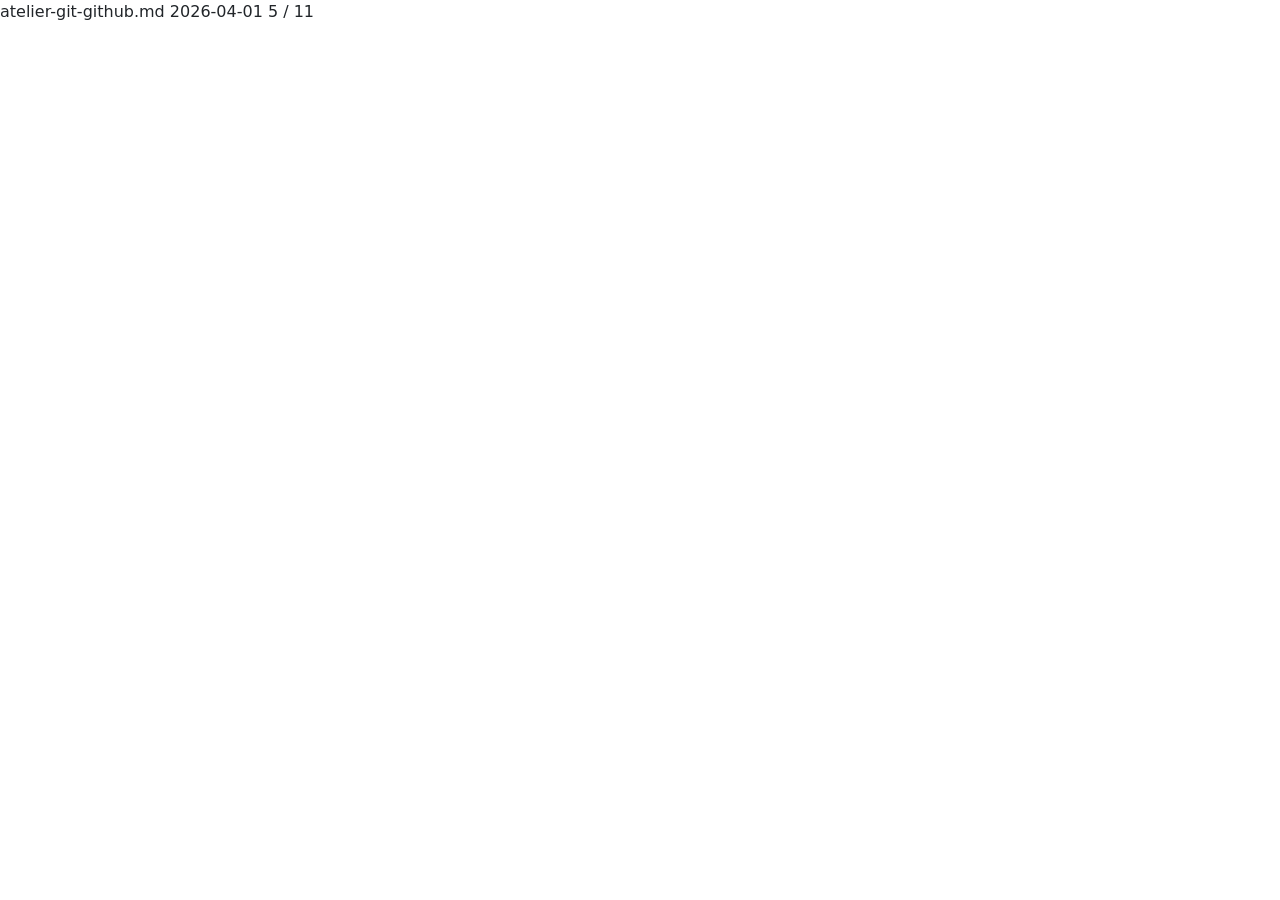
==== DIALLO_FILEMATOU_AfriTalent/about.html @ 3442431b "Init : création du dépôt, arborescence des fichiers et structure HTML de base" ====
<!DOCTYPE html>
<html lang="fr">
<head>
<meta charset="UTF-8">
<meta name="viewport" content="width=device-width, initial-scale=1.0">
<title>AfriTalent — about</title>
<!-- Bootstrap 5 via CDN : feuille de style -->
<link
href="https://cdn.jsdelivr.net/npm/bootstrap@5.3.0/dist/css/bootstrap.min.css"
rel="stylesheet">
<!-- Votre feuille de style personnelle -->
<link rel="stylesheet" href="css/style.css">
</head>
<body>
<!-- Le contenu de la page sera ajoute ici -->
<!-- Bootstrap 5 via CDN : script JavaScript -->
<script
src="https://cdn.jsdelivr.net/npm/bootstrap@5.3.0/dist/js/bootstrap.bundle.min.js"
></script>
<!-- Votre script JavaScript -->
<script src="js/main.js"></script>
atelier-git-github.md 2026-04-01
5 / 11
</body>
</html>
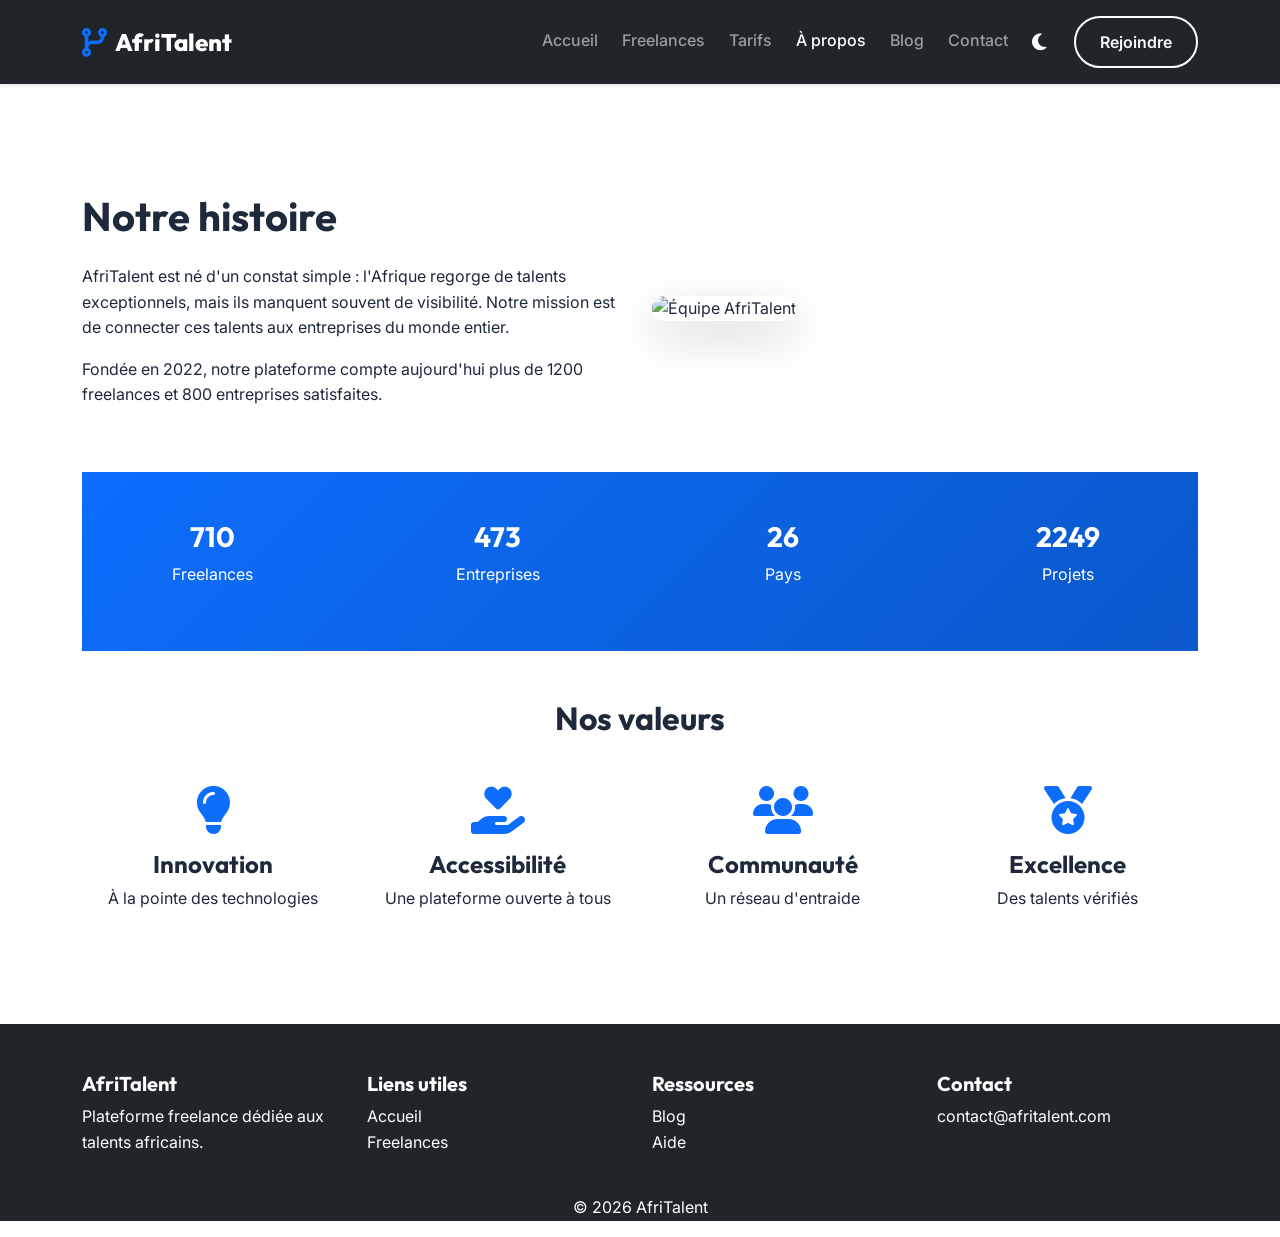
==== commit 9bdc0181: "HTML : structure complète des 5 pages avec sections et contenu texte" ====
--- a/DIALLO_FILEMATOU_AfriTalent/about.html
+++ b/DIALLO_FILEMATOU_AfriTalent/about.html
@@ -1,25 +1,150 @@
 <!DOCTYPE html>
 <html lang="fr">
 <head>
-<meta charset="UTF-8">
-<meta name="viewport" content="width=device-width, initial-scale=1.0">
-<title>AfriTalent — about</title>
-<!-- Bootstrap 5 via CDN : feuille de style -->
-<link
-href="https://cdn.jsdelivr.net/npm/bootstrap@5.3.0/dist/css/bootstrap.min.css"
-rel="stylesheet">
-<!-- Votre feuille de style personnelle -->
-<link rel="stylesheet" href="css/style.css">
+    <meta charset="UTF-8">
+    <meta name="viewport" content="width=device-width, initial-scale=1.0">
+    <title>AfriTalent — À propos</title>
+    <link href="https://cdn.jsdelivr.net/npm/bootstrap@5.3.0/dist/css/bootstrap.min.css" rel="stylesheet">
+    <link rel="stylesheet" href="https://cdnjs.cloudflare.com/ajax/libs/font-awesome/6.4.0/css/all.min.css">
+    <link rel="stylesheet" href="css/style.css">
 </head>
 <body>
-<!-- Le contenu de la page sera ajoute ici -->
-<!-- Bootstrap 5 via CDN : script JavaScript -->
-<script
-src="https://cdn.jsdelivr.net/npm/bootstrap@5.3.0/dist/js/bootstrap.bundle.min.js"
-></script>
-<!-- Votre script JavaScript -->
+
+<nav class="navbar navbar-expand-lg navbar-dark bg-dark fixed-top">
+    <div class="container">
+        <a class="navbar-brand" href="index.html">
+            <i class="fas fa-code-branch"></i>
+            AfriTalent
+        </a>
+        <button class="navbar-toggler" data-bs-toggle="collapse" data-bs-target="#navMenu">
+            <span class="navbar-toggler-icon"></span>
+        </button>
+        <div class="collapse navbar-collapse" id="navMenu">
+            <ul class="navbar-nav ms-auto">
+                <li class="nav-item"><a class="nav-link" href="index.html">Accueil</a></li>
+                <li class="nav-item"><a class="nav-link" href="freelances.html">Freelances</a></li>
+                <li class="nav-item"><a class="nav-link" href="tarifs.html">Tarifs</a></li>
+                <li class="nav-item"><a class="nav-link active" href="about.html">À propos</a></li>
+                <li class="nav-item"><a class="nav-link" href="#">Blog</a></li>
+                <li class="nav-item"><a class="nav-link" href="contact.html">Contact</a></li>
+            </ul>
+            <a href="#" class="btn btn-outline-light ms-3">Rejoindre</a>
+        </div>
+    </div>
+</nav>
+
+<main class="pt-5 mt-4">
+    <div class="container py-5">
+        <!-- Section Notre Histoire -->
+        <section class="mb-5">
+            <div class="row align-items-center">
+                <div class="col-lg-6">
+                    <h1 class="mb-4">Notre histoire</h1>
+                    <p>AfriTalent est né d'un constat simple : l'Afrique regorge de talents exceptionnels, mais ils manquent souvent de visibilité. Notre mission est de connecter ces talents aux entreprises du monde entier.</p>
+                    <p>Fondée en 2022, notre plateforme compte aujourd'hui plus de 1200 freelances et 800 entreprises satisfaites.</p>
+                </div>
+                <div class="col-lg-6">
+                    <img src="https://images.pexels.com/photos/3184418/pexels-photo-3184418.jpeg" alt="Équipe AfriTalent" class="img-fluid rounded-4 shadow-lg">
+                </div>
+            </div>
+        </section>
+
+        <!-- Section Chiffres clés -->
+        <section class="stats-section my-5 py-5">
+            <div class="row text-center">
+                <div class="col-md-3">
+                    <h3 class="counter" data-target="1200">0</h3>
+                    <p>Freelances</p>
+                </div>
+                <div class="col-md-3">
+                    <h3 class="counter" data-target="800">0</h3>
+                    <p>Entreprises</p>
+                </div>
+                <div class="col-md-3">
+                    <h3 class="counter" data-target="45">0</h3>
+                    <p>Pays</p>
+                </div>
+                <div class="col-md-3">
+                    <h3 class="counter" data-target="3800">0</h3>
+                    <p>Projets</p>
+                </div>
+            </div>
+        </section>
+
+        <!-- Section Nos valeurs -->
+        <section class="my-5">
+            <h2 class="text-center mb-5">Nos valeurs</h2>
+            <div class="row g-4">
+                <div class="col-md-3">
+                    <div class="text-center">
+                        <i class="fas fa-lightbulb fa-3x mb-3 text-primary"></i>
+                        <h4>Innovation</h4>
+                        <p>À la pointe des technologies</p>
+                    </div>
+                </div>
+                <div class="col-md-3">
+                    <div class="text-center">
+                        <i class="fas fa-hand-holding-heart fa-3x mb-3 text-primary"></i>
+                        <h4>Accessibilité</h4>
+                        <p>Une plateforme ouverte à tous</p>
+                    </div>
+                </div>
+                <div class="col-md-3">
+                    <div class="text-center">
+                        <i class="fas fa-users fa-3x mb-3 text-primary"></i>
+                        <h4>Communauté</h4>
+                        <p>Un réseau d'entraide</p>
+                    </div>
+                </div>
+                <div class="col-md-3">
+                    <div class="text-center">
+                        <i class="fas fa-medal fa-3x mb-3 text-primary"></i>
+                        <h4>Excellence</h4>
+                        <p>Des talents vérifiés</p>
+                    </div>
+                </div>
+            </div>
+        </section>
+    </div>
+</main>
+
+<footer class="bg-dark text-white pt-5">
+    <div class="container">
+        <div class="row">
+            <div class="col-md-3">
+                <h5>AfriTalent</h5>
+                <p>Plateforme freelance dédiée aux talents africains.</p>
+            </div>
+            <div class="col-md-3">
+                <h5>Liens utiles</h5>
+                <ul class="list-unstyled">
+                    <li><a href="index.html" class="text-white">Accueil</a></li>
+                    <li><a href="freelances.html" class="text-white">Freelances</a></li>
+                </ul>
+            </div>
+            <div class="col-md-3">
+                <h5>Ressources</h5>
+                <ul class="list-unstyled">
+                    <li><a href="#" class="text-white">Blog</a></li>
+                    <li><a href="#" class="text-white">Aide</a></li>
+                </ul>
+            </div>
+            <div class="col-md-3">
+                <h5>Contact</h5>
+                <p>contact@afritalent.com</p>
+            </div>
+        </div>
+        <div class="text-center mt-4">
+            <p>&copy; <span id="year"></span> AfriTalent</p>
+        </div>
+    </div>
+</footer>
+
+<button id="backToTop" class="back-to-top">
+    <i class="fas fa-arrow-up"></i>
+</button>
+
+<script src="https://cdn.jsdelivr.net/npm/bootstrap@5.3.0/dist/js/bootstrap.bundle.min.js"></script>
 <script src="js/main.js"></script>
-atelier-git-github.md 2026-04-01
-5 / 11
 </body>
 </html>
--- a/DIALLO_FILEMATOU_AfriTalent/css/style.css
+++ b/DIALLO_FILEMATOU_AfriTalent/css/style.css
@@ -0,0 +1,669 @@
+/* ============================================
+   IMPORT DES GOOGLE FONTS (2 polices)
+   ============================================ */
+@import url('https://fonts.googleapis.com/css2?family=Inter:opsz,wght@14..32,300;400;500;600;700;800&family=Outfit:wght@400;500;600;700;800;900&display=swap');
+
+/* ============================================
+   VARIABLES CSS (6+ variables)
+   ============================================ */
+:root {
+    /* Couleurs principales */
+    --primary: #0d6efd;
+    --primary-dark: #0a58ca;
+    --secondary: #6c757d;
+    --accent: #ff6b35;
+    --dark: #1e293b;
+    --light: #f8fafc;
+    --white: #ffffff;
+    --black: #000000;
+    --gray-100: #f3f4f6;
+    --gray-600: #6b7280;
+    
+    /* Polices */
+    --font-heading: 'Outfit', sans-serif;
+    --font-body: 'Inter', sans-serif;
+    
+    /* Espacements */
+    --spacing-xs: 0.5rem;
+    --spacing-sm: 1rem;
+    --spacing-md: 1.5rem;
+    --spacing-lg: 2rem;
+    --spacing-xl: 3rem;
+    --spacing-xxl: 5rem;
+    
+    /* Ombres */
+    --shadow-sm: 0 1px 2px 0 rgb(0 0 0 / 0.05);
+    --shadow-md: 0 4px 6px -1px rgb(0 0 0 / 0.1);
+    --shadow-lg: 0 10px 15px -3px rgb(0 0 0 / 0.1);
+    
+    /* Border radius */
+    --radius-md: 0.5rem;
+    --radius-lg: 1rem;
+    --radius-xl: 1.5rem;
+}
+
+/* ============================================
+   RESET CSS & STYLES DE BASE
+   ============================================ */
+* {
+    margin: 0;
+    padding: 0;
+    box-sizing: border-box;
+}
+
+html {
+    scroll-behavior: smooth;
+}
+
+body {
+    font-family: var(--font-body);
+    color: var(--dark);
+    background-color: var(--white);
+    line-height: 1.6;
+    overflow-x: hidden;
+    padding-top: 72px;
+}
+
+h1, h2, h3, h4, h5, h6 {
+    font-family: var(--font-heading);
+    font-weight: 700;
+    line-height: 1.2;
+}
+
+a {
+    text-decoration: none;
+    transition: all 0.3s ease;
+}
+
+img {
+    max-width: 100%;
+    height: auto;
+}
+
+/* ============================================
+   NAVBAR STYLISÉE (logo visible, liens alignés)
+   ============================================ */
+.navbar {
+    padding: 1rem 0;
+    transition: all 0.3s ease;
+    box-shadow: var(--shadow-md);
+}
+
+.navbar.scrolled {
+    padding: 0.5rem 0;
+    background: var(--dark) !important;
+}
+
+.navbar-brand {
+    font-family: var(--font-heading);
+    font-size: 1.5rem;
+    font-weight: 800;
+    display: flex;
+    align-items: center;
+    gap: 0.5rem;
+}
+
+.navbar-brand i {
+    font-size: 1.8rem;
+    color: var(--primary);
+}
+
+.nav-link {
+    font-weight: 500;
+    margin: 0 0.25rem;
+    position: relative;
+}
+
+.nav-link:hover {
+    color: var(--primary) !important;
+}
+
+/* ============================================
+   BOUTON RETOUR EN HAUT
+   ============================================ */
+.back-to-top {
+    position: fixed;
+    bottom: 30px;
+    right: 30px;
+    display: none;
+    background: var(--primary);
+    color: white;
+    border: none;
+    border-radius: 50%;
+    width: 45px;
+    height: 45px;
+    cursor: pointer;
+    z-index: 1000;
+    transition: all 0.3s ease;
+}
+
+.back-to-top:hover {
+    background: var(--primary-dark);
+    transform: translateY(-3px);
+}
+
+/* ============================================
+   ANIMATIONS SCROLL
+   ============================================ */
+.hidden {
+    opacity: 0;
+    transform: translateY(30px);
+    transition: all 0.6s ease;
+}
+
+.show {
+    opacity: 1;
+    transform: translateY(0);
+}
+
+/* ============================================
+   RESPONSIVE
+   ============================================ */
+@media (max-width: 768px) {
+    body {
+        padding-top: 56px;
+    }
+    
+    h1 {
+        font-size: 2rem;
+    }
+    
+    h2 {
+        font-size: 1.5rem;
+    }
+}
+.hero-section {
+    min-height: 90vh;
+    background: linear-gradient(135deg, var(--primary) 0%, #1e3a5f 100%);
+    display: flex;
+    align-items: center;
+    text-align: center;
+    color: white;
+    position: relative;
+    overflow: hidden;
+}
+
+.hero-section::before {
+    content: '';
+    position: absolute;
+    top: -50%;
+    right: -30%;
+    width: 80%;
+    height: 150%;
+    background: rgba(255,255,255,0.1);
+    transform: rotate(35deg);
+    border-radius: 30% 70% 70% 30% / 30% 30% 70% 70%;
+}
+
+.hero-section::after {
+    content: '';
+    position: absolute;
+    bottom: -20%;
+    left: -10%;
+    width: 60%;
+    height: 80%;
+    background: rgba(255,255,255,0.05);
+    transform: rotate(-15deg);
+    border-radius: 63% 37% 54% 46% / 55% 48% 52% 45%;
+}
+
+.hero-section .container {
+    position: relative;
+    z-index: 2;
+}
+
+.hero-section h1 {
+    font-size: 3.5rem;
+    margin-bottom: 1rem;
+    font-weight: 800;
+}
+
+.hero-section p {
+    font-size: 1.2rem;
+    margin-bottom: 2rem;
+    opacity: 0.95;
+}
+
+.hero-buttons {
+    display: flex;
+    gap: 1rem;
+    justify-content: center;
+    flex-wrap: wrap;
+}
+
+/* ============================================
+   BENTO GRID - COMMENT ÇA MARCHE
+   ============================================ */
+.how-section {
+    padding: var(--spacing-xxl) 0;
+    background: var(--gray-100);
+}
+
+.how-section h2 {
+    margin-bottom: var(--spacing-xl);
+}
+
+.step-card {
+    background: var(--white);
+    border-radius: var(--radius-xl);
+    padding: var(--spacing-lg);
+    text-align: center;
+    transition: all 0.4s cubic-bezier(0.175, 0.885, 0.32, 1.275);
+    height: 100%;
+    box-shadow: var(--shadow-sm);
+}
+
+.step-card:hover {
+    transform: translateY(-10px);
+    box-shadow: var(--shadow-lg);
+}
+
+.step-number {
+    width: 50px;
+    height: 50px;
+    background: linear-gradient(135deg, var(--primary), var(--primary-dark));
+    color: white;
+    border-radius: 50%;
+    display: flex;
+    align-items: center;
+    justify-content: center;
+    font-size: 1.5rem;
+    font-weight: 800;
+    margin: 0 auto 1rem;
+}
+
+.step-card h3 {
+    margin-bottom: 0.5rem;
+}
+
+.step-card p {
+    color: var(--gray-600);
+    margin: 0;
+}
+
+/* ============================================
+   CATÉGORIES AVEC EFFETS HOVER
+   ============================================ */
+.categories-section {
+    padding: var(--spacing-xxl) 0;
+    background: var(--white);
+}
+
+.categories-section h2 {
+    margin-bottom: var(--spacing-xl);
+}
+
+.category-card {
+    background: var(--white);
+    border-radius: var(--radius-lg);
+    padding: var(--spacing-lg);
+    text-align: center;
+    transition: all 0.4s ease;
+    box-shadow: var(--shadow-sm);
+    border: 1px solid rgba(0,0,0,0.05);
+    height: 100%;
+}
+
+.category-card:hover {
+    transform: translateY(-8px) scale(1.02);
+    box-shadow: var(--shadow-lg);
+    border-color: var(--primary);
+}
+
+.category-card i {
+    font-size: 2.5rem;
+    color: var(--primary);
+    margin-bottom: 1rem;
+    transition: all 0.3s ease;
+}
+
+.category-card:hover i {
+    transform: scale(1.1);
+}
+
+.category-card h3 {
+    font-size: 1.2rem;
+    margin-bottom: 0.5rem;
+}
+
+.category-card p {
+    color: var(--gray-600);
+    font-size: 0.9rem;
+    margin-bottom: 0.5rem;
+}
+
+.freelance-count {
+    font-size: 0.8rem;
+    color: var(--primary);
+    font-weight: 600;
+}
+
+/* ============================================
+   STATISTIQUES
+   ============================================ */
+.stats-section {
+    background: linear-gradient(135deg, var(--primary) 0%, var(--primary-dark) 100%);
+    color: white;
+    padding: var(--spacing-xxl) 0;
+}
+
+.stat-card h3 {
+    font-size: 3rem;
+    font-weight: 800;
+    margin-bottom: 0.5rem;
+}
+
+.stat-card p {
+    font-size: 1.1rem;
+    opacity: 0.9;
+}
+
+/* ============================================
+   TÉMOIGNAGES
+   ============================================ */
+.testimonials-section {
+    padding: var(--spacing-xxl) 0;
+    background: var(--gray-100);
+}
+
+.testimonial-card {
+    max-width: 700px;
+    margin: 0 auto;
+    text-align: center;
+    background: var(--white);
+    padding: var(--spacing-xl);
+    border-radius: var(--radius-xl);
+    box-shadow: var(--shadow-md);
+}
+
+.quote-icon {
+    font-size: 3rem;
+    color: var(--primary);
+    opacity: 0.3;
+    margin-bottom: 1rem;
+}
+
+.testimonial-card p {
+    font-size: 1.1rem;
+    font-style: italic;
+    margin-bottom: 1rem;
+}
+
+.stars {
+    color: #ffc107;
+    margin-bottom: 1rem;
+}
+
+.testimonial-card h5 {
+    margin-bottom: 0.25rem;
+}
+
+.testimonial-card span {
+    color: var(--gray-600);
+    font-size: 0.9rem;
+}
+
+/* ============================================
+   CTA SECTION
+   ============================================ */
+.cta-section {
+    background: linear-gradient(135deg, var(--dark) 0%, #0f172a 100%);
+    color: white;
+    padding: var(--spacing-xxl) 0;
+}
+
+.cta-section h2 {
+    margin-bottom: 1rem;
+}
+
+.cta-section p {
+    margin-bottom: 2rem;
+    opacity: 0.9;
+}
+
+/* ============================================
+   FOOTER
+   ============================================ */
+.footer-section {
+    background: #0f172a;
+    color: white;
+    padding: var(--spacing-xl) 0 0;
+}
+
+.footer-section h5 {
+    margin-bottom: 1rem;
+}
+
+.footer-section ul {
+    list-style: none;
+    padding: 0;
+}
+
+.footer-section ul li {
+    margin-bottom: 0.5rem;
+}
+
+.footer-section ul li a {
+    color: rgba(255,255,255,0.7);
+    transition: all 0.3s ease;
+}
+
+.footer-section ul li a:hover {
+    color: white;
+}
+
+.social-icons {
+    display: flex;
+    gap: 1rem;
+    margin-top: 1rem;
+}
+
+.social-icons a {
+    color: white;
+    font-size: 1.2rem;
+    transition: all 0.3s ease;
+}
+
+.social-icons a:hover {
+    color: var(--primary);
+    transform: translateY(-3px);
+}
+
+/* ============================================
+   BOUTONS
+   ============================================ */
+.btn-primary {
+    background: var(--primary);
+    border: none;
+    padding: 0.75rem 1.5rem;
+    border-radius: 50px;
+    font-weight: 600;
+    transition: all 0.3s ease;
+}
+
+.btn-primary:hover {
+    background: var(--primary-dark);
+    transform: translateY(-2px);
+    box-shadow: var(--shadow-md);
+}
+
+.btn-outline-light {
+    border: 2px solid white;
+    padding: 0.75rem 1.5rem;
+    border-radius: 50px;
+    font-weight: 600;
+}
+
+.btn-outline-light:hover {
+    background: white;
+    color: var(--primary);
+    transform: translateY(-2px);
+}
+/* ============================================
+   RESPONSIVE DESIGN
+   ============================================ */
+
+/* Tablette (768px) */
+@media (max-width: 768px) {
+    body {
+        padding-top: 56px;
+    }
+    
+    .hero-section {
+        min-height: 70vh;
+    }
+    
+    .hero-section h1 {
+        font-size: 2rem;
+    }
+    
+    .hero-section p {
+        font-size: 1rem;
+    }
+    
+    h2 {
+        font-size: 1.75rem;
+    }
+    
+    .step-card {
+        margin-bottom: var(--spacing-md);
+    }
+    
+    .category-card {
+        margin-bottom: var(--spacing-md);
+    }
+    
+    .stat-card h3 {
+        font-size: 2rem;
+    }
+    
+    .footer-section .col-md-3 {
+        margin-bottom: var(--spacing-lg);
+    }
+    
+    .hero-buttons {
+        flex-direction: column;
+        align-items: center;
+    }
+    
+    .hero-buttons .btn {
+        width: 80%;
+        margin-bottom: 0.5rem;
+    }
+}
+
+/* Mobile (375px) */
+@media (max-width: 480px) {
+    .hero-section h1 {
+        font-size: 1.5rem;
+    }
+    
+    .hero-section p {
+        font-size: 0.9rem;
+    }
+    
+    h2 {
+        font-size: 1.4rem;
+    }
+    
+    .stat-card h3 {
+        font-size: 1.5rem;
+    }
+    
+    .testimonial-card {
+        padding: var(--spacing-md);
+    }
+    
+    .testimonial-card p {
+        font-size: 0.9rem;
+    }
+    
+    .container {
+        padding-left: var(--spacing-md);
+        padding-right: var(--spacing-md);
+    }
+    
+    .back-to-top {
+        bottom: 20px;
+        right: 20px;
+        width: 40px;
+        height: 40px;
+    }
+}
+
+/* Desktop large (1200px+) */
+@media (min-width: 1200px) {
+    .hero-section h1 {
+        font-size: 4rem;
+    }
+    
+    .container {
+        max-width: 1140px;
+    }
+}
+/* ============================================
+   THEME DARK MODE
+   ============================================ */
+[data-theme="dark"] {
+    --primary: #3b82f6;
+    --primary-dark: #2563eb;
+    --dark: #f8fafc;
+    --light: #1e293b;
+    --white: #0f172a;
+    --gray-100: #1e293b;
+    --gray-600: #94a3b8;
+}
+
+[data-theme="dark"] body {
+    background-color: #0f172a;
+    color: #f8fafc;
+}
+
+[data-theme="dark"] .navbar {
+    background-color: #0f172a !important;
+}
+
+[data-theme="dark"] .step-card,
+[data-theme="dark"] .category-card,
+[data-theme="dark"] .testimonial-card {
+    background-color: #1e293b;
+    color: #f8fafc;
+}
+
+[data-theme="dark"] .how-section {
+    background-color: #0f172a;
+}
+
+[data-theme="dark"] .step-card p,
+[data-theme="dark"] .category-card p {
+    color: #94a3b8;
+}
+
+[data-theme="dark"] .testimonials-section {
+    background-color: #0f172a;
+}
+
+[data-theme="dark"] .stat-card {
+    background: transparent;
+}
+
+[data-theme="dark"] .btn-dark-mode {
+    color: #f8fafc !important;
+}
+
+[data-theme="dark"] .footer-section {
+    background-color: #020617;
+}
+
+/* Bouton Dark Mode */
+.btn-dark-mode {
+    background: transparent;
+    border: none;
+    cursor: pointer;
+    font-size: 1.2rem;
+    transition: all 0.3s ease;
+}
+
+.btn-dark-mode:hover {
+    transform: rotate(15deg);
+}
